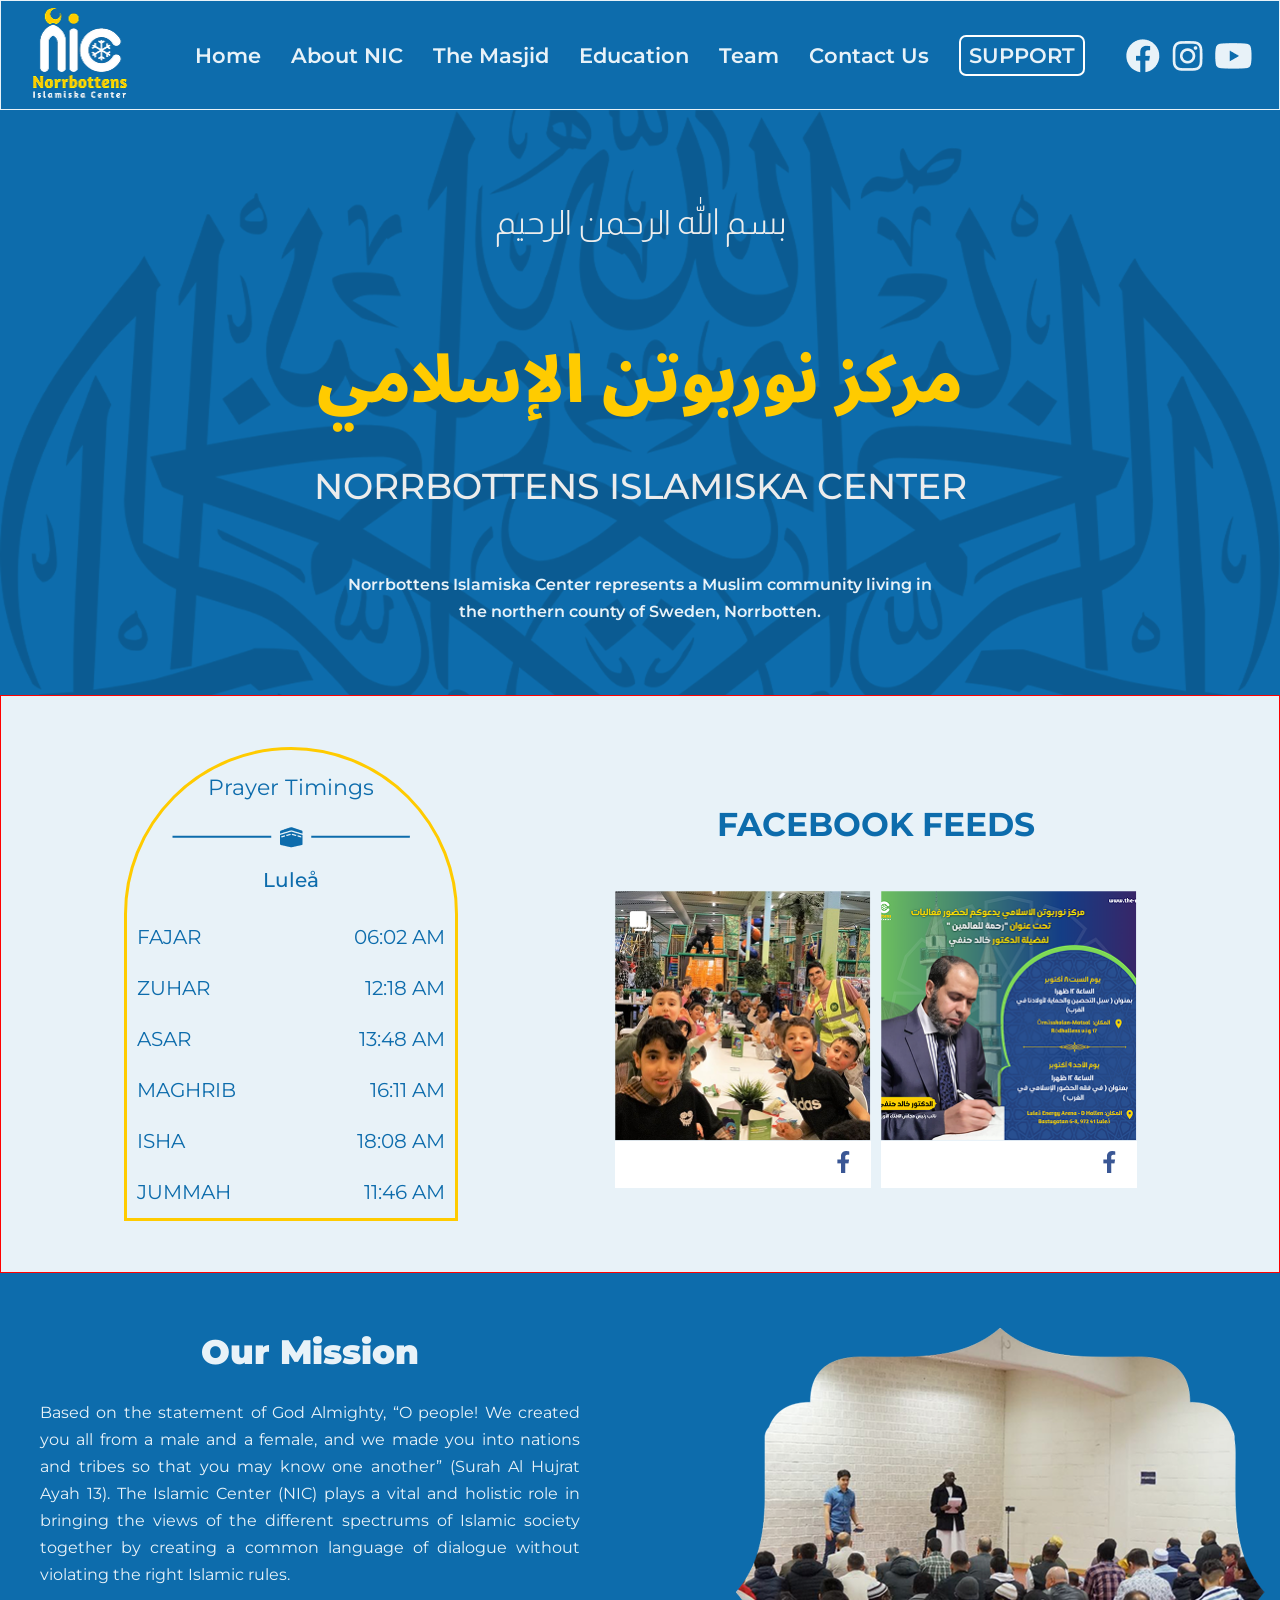
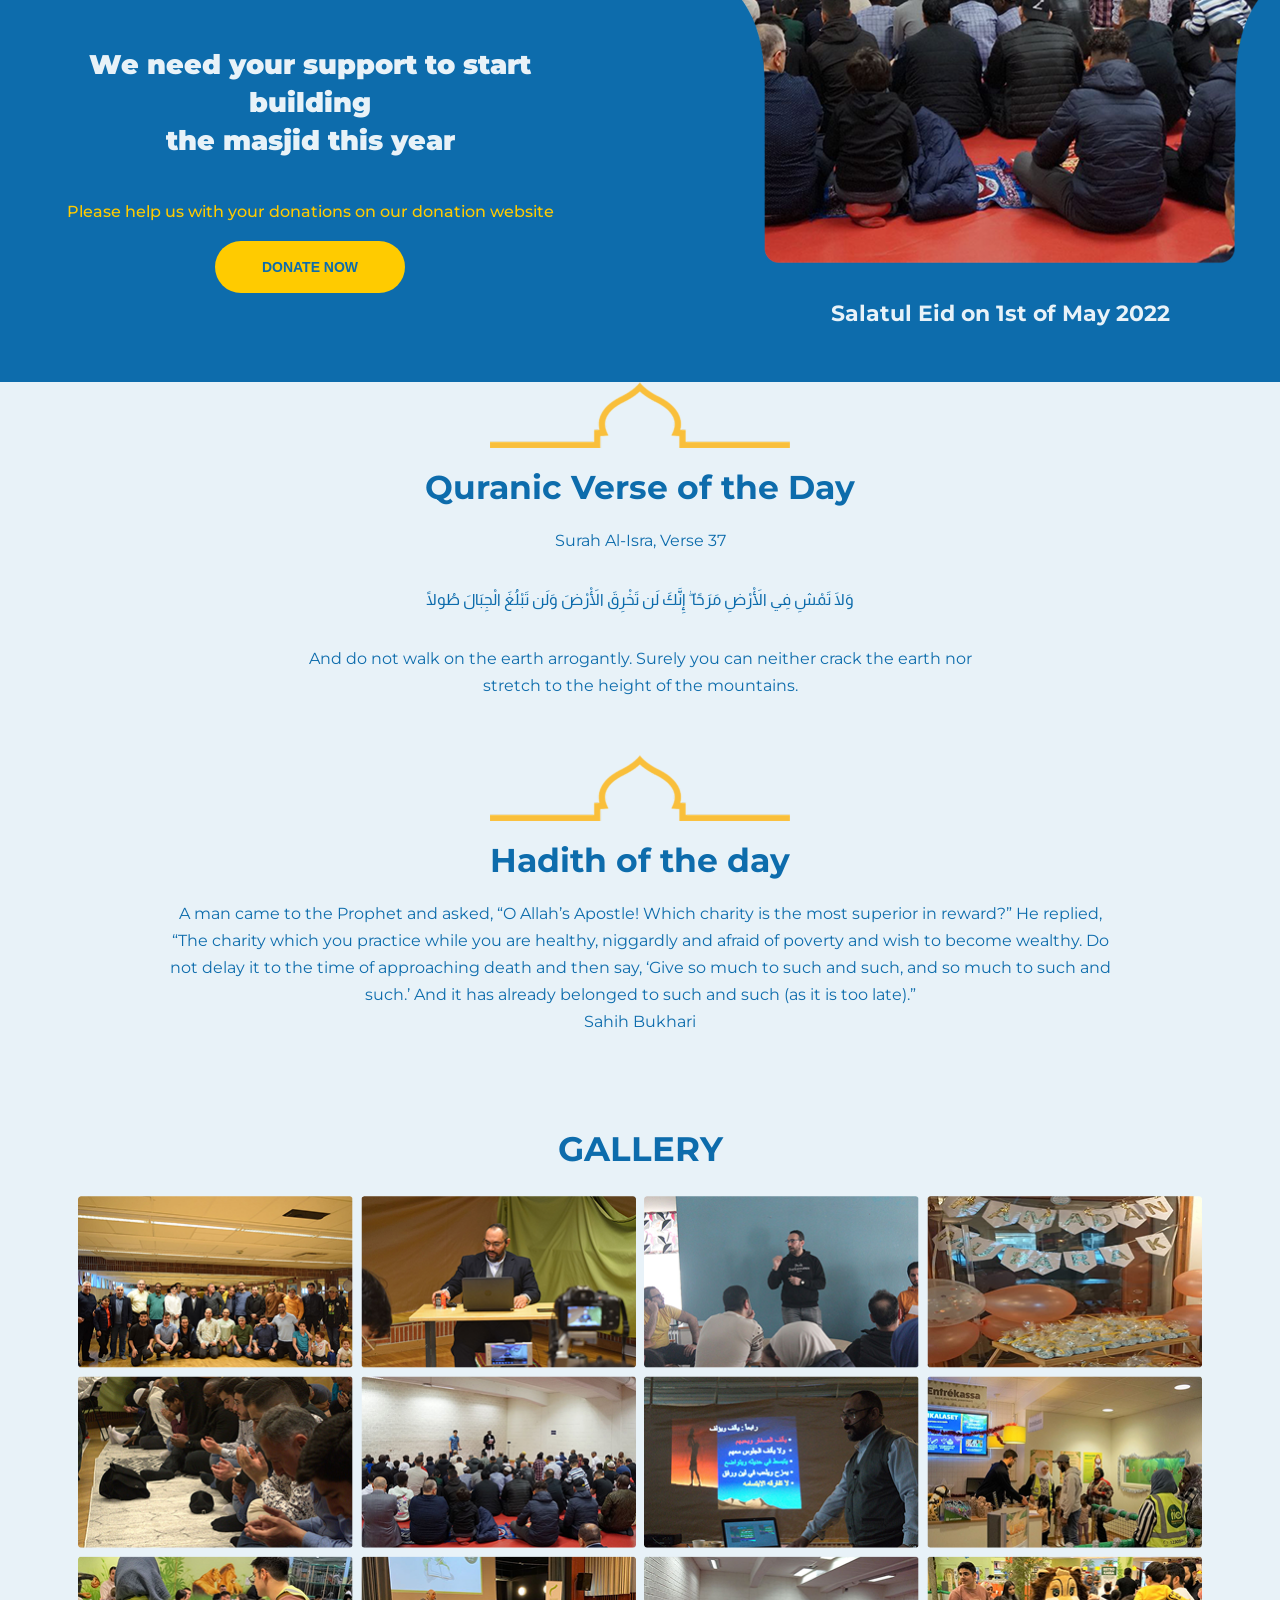
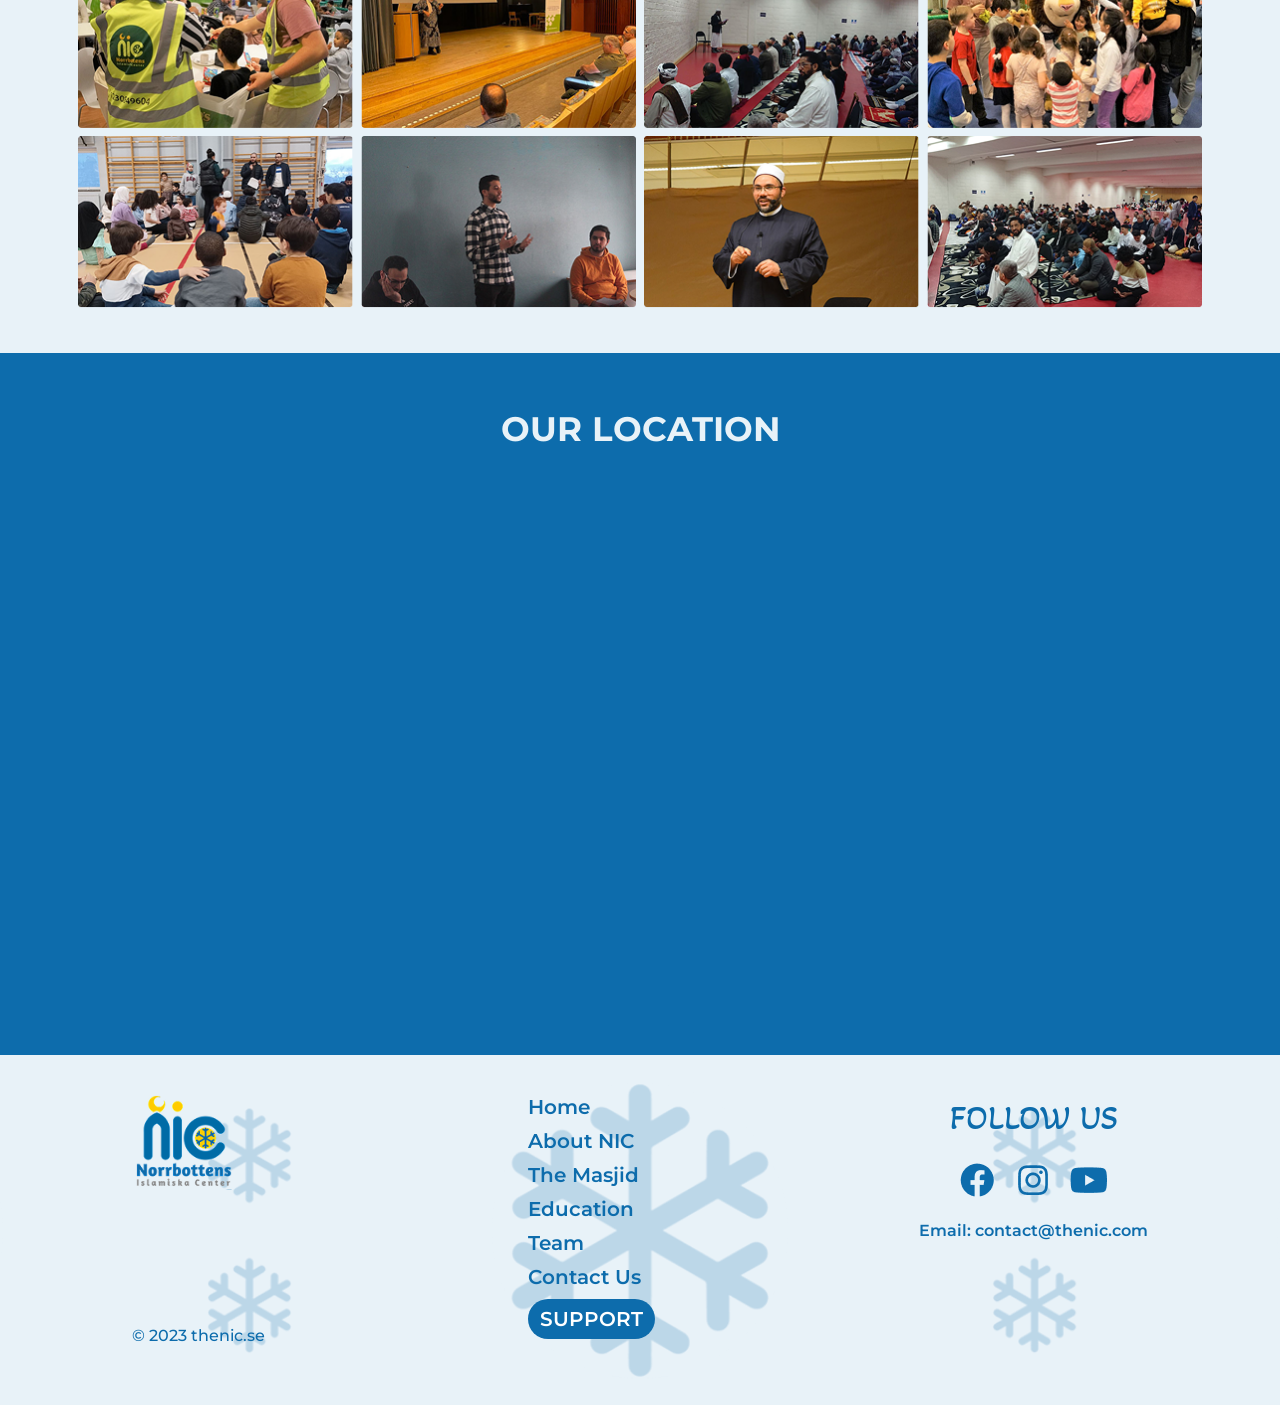
==== index.html @ ba69f8b0 "Add files via upload" ====
<!DOCTYPE html>
<html lang="en">

<head>
  <meta charset="UTF-8" />
  <meta name="viewport" content="width=device-width, initial-scale=1.0" />
  <link rel="stylesheet" href="./style.css" />
<link rel="icon" type="image/x-icon" href="./Assets/footer logo.png">
  <title>NIC Website Home</title>
</head>

<body>
  <div class="navbar">
    <div class="logo">
      <img src="./Assets/logo.png" alt="" />
    </div>

    <div class="nav_menu">
      <a href="./index.html">Home</a>
      <a href="./about.html">About NIC</a>
      <a href="./masjid.html">The Masjid</a>
      <a href="./education.html">Education</a>
      <a href="./team.html">Team</a>
      <a href="./contact.html">Contact Us</a>
      <a class="support" href="./support.html">Support</a>


      <div class="social_icons">
        <img src="./Assets/fb.png" alt="" />
        <img src="./Assets/insta.png" alt="" />
        <img src="./Assets/youtube.png" alt="" />
      </div>
    </div>
  </div>

  <div class="hero_section">
    <div class="hero_content">
      <div class="top">
        <p>بسم الله الرحمن الرحيم</p>
      </div>
      <div class="middle">
        <p>مركز نوربوتن الإسلامي</p>
        <p>Norrbottens Islamiska Center</p>
      </div>
      <div class="bottom">
        <p>
          Norrbottens Islamiska Center represents a Muslim community living in
          <br />
          the northern county of Sweden, Norrbotten.
        </p>
      </div>
    </div>
  </div>

  <!-- <div class="prayer">
      <div class="prayer_timing">
        <p>Prayer Timings</p>
        <img src="./Assets/prayer.png" alt="" />
        <p>Luleå</p>

        <div class="five_prayers">
         <div class="all_prayers">
          <p>fajar</p>
          <p>06:02 Am</p>
         </div>
          <div class="all_prayers">
          <p>fajar</p>
          <p>06:02 Am</p>
         </div>
          <div class="all_prayers">
          <p>fajar</p>
          <p>06:02 Am</p>
         </div>
          <div class="all_prayers">
          <p>fajar</p>
          <p>06:02 Am</p>
         </div>
         
        </div>
      </div>
      <div class="facebook_feeds"></div>
    </div> -->
  <div class="salah_area">
    <div class="prayer_section">
      <div class="prayer_header">
        <p>Prayer Timings</p>
        <img src="./Assets/prayer.png" alt="" />
        <p>Luleå</p>
      </div>
      <div class="prayer_timing">
        <div class="prayer_item">
          <p>fajar</p>
          <p>06:02 Am</p>
        </div>

        <div class="prayer_item">
          <p>Zuhar</p>
          <p>12:18 Am</p>
        </div>

        <div class="prayer_item">
          <p>Asar</p>
          <p>13:48 Am</p>
        </div>

        <div class="prayer_item">
          <p>Maghrib</p>
          <p>16:11 Am</p>
        </div>

        <div class="prayer_item">
          <p>isha</p>
          <p>18:08 Am</p>
        </div>

        <div class="prayer_item">
          <p>Jummah</p>
          <p>11:46 Am</p>
        </div>
      </div>
    </div>

    <div class="facebook_feeds">
      <div class="title">
        <p>facebook feeds</p>
      </div>
      <div class="img_container">
        <div class="img">
          <img src="./Assets/facebook feed 1.png" alt="" />
          <div class="fb">
            <img src="./Assets/facebook.png" alt="" />
          </div>
        </div>
        <div class="img">
          <img src="./Assets/facebbok feed 2.png" alt="" />
          <img src="" alt="" />
          <div class="fb">
            <img src="./Assets/facebook.png" alt="" />
          </div>
        </div>
      </div>
    </div>
  </div>

  <div class="mission">
    <div class="left">
      <div class="top">
        <h1>Our Mission</h1>
        <p class="para_one">
          Based on the statement of God Almighty, “O people! We created you
          all from a male and a female, and we made you into nations and
          tribes so that you may know one another” (Surah Al Hujrat Ayah 13).
          The Islamic Center (NIC) plays a vital and holistic role in bringing
          the views of the different spectrums of Islamic society together by
          creating a common language of dialogue without violating the right
          Islamic rules.
        </p>
      </div>

      <div class="bottom">
        <h2>
          We need your support to start building <br />
          the masjid this year
        </h2>
        <p class="para_two">
          Please help us with your donations on our donation website
        </p>

        <button class="btn">Donate Now</button>
      </div>
    </div>

    <div class="right">
      <img src="./Assets/eid salah.png" alt="" />
      <p id="eid">Salatul Eid on 1st of May 2022</p>
    </div>
  </div>

  <div class="quran_hadith">
    <div class="top">
      <img src="./Assets/masjid shape.png" alt="" />
      <div class="quranic_verse">Quranic Verse of the Day</div>
      <p class="one">Surah Al-Isra, Verse 37</p>
      <p class="two">
        وَلَا تَمْشِ فِي الْأَرْضِ مَرَحًا ۖ إِنَّكَ لَن تَخْرِقَ الْأَرْضَ
        وَلَن تَبْلُغَ الْجِبَالَ طُولًا
      </p>
      <p class="three">
        And do not walk on the earth arrogantly. Surely you can neither crack
        the earth nor stretch to the height of the mountains.
      </p>
    </div>
    <div class="bottom">
      <img src="./Assets/masjid shape.png" alt="" />
      <div class="quranic_verse">Hadith of the day</div>
      <p class="one">
        A man came to the Prophet and asked, “O Allah’s Apostle! Which charity
        is the most superior in reward?” He replied, “The charity which you
        practice while you are healthy, niggardly and afraid of poverty and
        wish to become wealthy. Do not delay it to the time of approaching
        death and then say, ‘Give so much to such and such, and so much to
        such and such.’ And it has already belonged to such and such (as it is
        too late).” <br />
        Sahih Bukhari
      </p>
    </div>
  </div>

  <div class="gallery">
    <h1>GALLERY</h1>
    <div class="gallery_content">
      <div class="box">
        <img src="./Assets/box 1.png" alt="" />
      </div>
      <div class="box">
        <img src="./Assets/box 2.png" alt="" />
      </div>
      <div class="box">
        <img src="./Assets/box 3.png" alt="" />
      </div>
      <div class="box">
        <img src="./Assets/box 4.png" alt="" />
      </div>
      <div class="box">
        <img src="./Assets/box 5.png" alt="" />
      </div>
      <div class="box">
        <img src="./Assets/box 6.png" alt="" />
      </div>
      <div class="box">
        <img src="./Assets/box 7.png" alt="" />
      </div>
      <div class="box">
        <img src="./Assets/box 8.png" alt="" />
      </div>
      <div class="box">
        <img src="./Assets/box 9.png" alt="" />
      </div>
      <div class="box">
        <img src="./Assets/box 10.png" alt="" />
      </div>
      <div class="box">
        <img src="./Assets/box 11.png" alt="" />
      </div>
      <div class="box">
        <img src="./Assets/box 12.png" alt="" />
      </div>
      <div class="box">
        <img src="./Assets/box 13.png" alt="" />
      </div>
      <div class="box">
        <img src="./Assets/box 14.png" alt="" />
      </div>
      <div class="box">
        <img src="./Assets/box 15.png" alt="" />
      </div>
      <div class="box">
        <img src="./Assets/box 16.png" alt="" />
      </div>
    </div>
  </div>

  <div class="location_container">
    <h1>OUR LOCATION</h1>
    <div class="map">
      <iframe
        src="https://www.google.com/maps/embed?pb=!1m10!1m8!1m3!1d26379.838761775147!2d22.243263!3d65.591669!3m2!1i1024!2i768!4f13.1!5e0!3m2!1sen!2sus!4v1756875678623!5m2!1sen!2sus"
        width="100%" height="550" style="border: 0" allowfullscreen="" loading="lazy"
        referrerpolicy="no-referrer-when-downgrade"></iframe>
    </div>
  </div>

  <div class="footer">
    <div class="logo">
      <img src="./Assets/footer logo.png" alt="" />
      <p>© 2023 thenic.se</p>
    </div>

    <div class="footer_menu">


      <a href="./index.html">Home</a>
      <a href="./about.html">About NIC</a>
      <a href="./masjid.html">The Masjid</a>
      <a href="./education.html">Education</a>
      <a href="./team.html">Team</a>
      <a href="./contact.html">Contact Us</a>
      <a class="support" href="./support.html">Support</a>


    </div>

    <div class="social_icons">
      <div class="head">Follow Us</div>
      <div class="img">
        <img src="./Assets/footer fb.png" alt="" />
        <img src="./Assets/footer insta.png" alt="" />
        <img src="./Assets/footer yt.png" alt="" />
      </div>
      <div class="email">Email: contact@thenic.com</div>
    </div>
</body>

</html>
---- style.css ----
@import url("https://fonts.googleapis.com/css2?family=Montserrat:ital,wght@0,100..900;1,100..900&display=swap");
@import url("https://fonts.googleapis.com/css2?family=Almarai:wght@300;400;700;800&family=Montserrat:ital,wght@0,100..900;1,100..900&display=swap");
@import url("https://fonts.googleapis.com/css2?family=Inter:ital,opsz,wght@0,14..32,100..900;1,14..32,100..900&family=Noto+Sans+Arabic:wght@100..900&display=swap");
@import url("https://fonts.googleapis.com/css2?family=Almarai:wght@300;400;700;800&family=Inter:ital,opsz,wght@0,14..32,100..900;1,14..32,100..900&family=Noto+Sans+Arabic:wght@100..900&display=swap");
@import url("https://fonts.googleapis.com/css2?family=Akaya+Telivigala&display=swap");

* {
  /* margin: 0;
  padding: 0; */
  box-sizing: border-box;
  /* border: 1px solid red; */
}

body {
  margin: 0;
  padding: 0;
  font-family: "Montserrat", sans-serif;

  box-sizing: border-box;
}

/* navbar */
/* ************************************************************** */

.navbar {
  display: flex;
  background-color: #0d6cac;
  color: #e8f2f8;
  font-family: "Montserrat", sans-serif;
  height: 110px;
  padding: 17px 27px;
  justify-content: space-between;
  align-items: center;
  border: 1px solid #e8f2f8;
}

.navbar .logo {
  display: flex;
  align-items: center;
}

.navbar .logo:hover {
  cursor: pointer;
}

.navbar .logo img {
  width: 100px;
  height: auto;
}

.navbar .nav_menu {
  display: flex;
  font-weight: 600;
  font-size: 21px;
  line-height: 25px;
  gap: 30px;
}

.navbar .nav_menu a {
  text-decoration: none;
  color: #e8f2f8;
}

.navbar .nav_menu a:active {
  color: #ffcb00;
}

.navbar .nav_menu .support {
  border: 2px solid #ffffff;
  padding: 6px 8px;
  border-radius: 7px;
  text-transform: uppercase;
  /* margin-left: 20px; */
  margin-right: 10px;
  gap: unset;
  cursor: pointer;
}

.navbar .nav_menu .support:hover {
  background-color: #e8f2f8;
  color: #0d6cac;
}

.navbar .nav_menu a {
  display: flex;
  align-items: center;
}

/* .navbar .nav_menu a:nth-child(1) {
  color: #ffcb00;
} */

/* .navbar .nav_menu a:hover {
  cursor: pointer;
  color: #FFCB00;
} */

.navbar .nav_menu .social_icons {
  display: flex;
  align-items: center;
  gap: 10px;
}

.navbar .nav_menu .social_icons img {
  cursor: pointer;
}

/* hero section */
/* *********************************************************** */

.hero_section {
  height: 90vh;
  background-color: #0d6cac;
  background-image: url(./Assets/calligraphy.png);
  background-repeat: no-repeat;
  /* background-position: center; */
  background-size: cover;
  /* display: flex; */
  /* flex-direction: column; */
  /* justify-content: space-around; */
  color: #e8f2f8;
  /* align-items: center; */
  /* gap: 20px; */
}

.hero_content {
  display: flex;
  flex-direction: column;
  justify-content: space-evenly;
  align-items: center;
  height: 100%;
  text-align: center;
  padding: 40px 0;
}

.hero_section .hero_content .top p {
  font-family: "Almarai", sans-serif;
  font-weight: 300;
  font-size: 34px;
  line-height: 47px;
}

.hero_section .hero_content .middle p:nth-child(1) {
  font-family: "Noto Sans Arabic", sans-serif;
  font-size: 64px;
  line-height: 47px;
  color: #ffcb00;
  font-weight: 900;
}

.hero_section .hero_content .middle p:nth-child(2) {
  font-size: 36px;
  font-weight: 500;
  line-height: 35px;
  color: #ececec;
  text-transform: uppercase;
}

.hero_section .hero_content .bottom p {
  font-size: 16px;
  font-weight: 600;
  line-height: 27px;
  color: #e8f2f8;
}

/* salah area */
/* *********************************************************** */

.salah_area {
  border: 1px solid red;
  display: flex;
  /* height: 70vh; */
  background-color: #e8f2f8;
  justify-content: space-around;
  align-items: center;
  padding: 51px 54px;
}

.salah_area .prayer_section {
  border: 3px solid #ffcb00;
  width: 334px;
  height: auto;
  /* height: 438px; */
  border-top-left-radius: 220px;
  border-top-right-radius: 220px;
  align-self: center;
}
.salah_area .prayer_section .prayer_header {
  display: flex;
  flex-direction: column;
  justify-content: center;
  align-items: center;
}

.salah_area .prayer_section .prayer_header p:nth-child(1) {
  font-weight: 400;
  font-size: 22px;
  line-height: 32px;
  color: #0d6cac;
  text-align: center;
}

.salah_area .prayer_section .prayer_header p:nth-child(3) {
  font-weight: 500;
  font-size: 20px;
  color: #0d6cac;
}

.salah_area .prayer_section .prayer_timing .prayer_item {
  display: flex;
  justify-content: space-between;
  align-items: center;
  line-height: 1px;
  padding: 5px 10px;
  text-transform: uppercase;
  font-weight: 400;
  font-size: 20px;
  color: #0d6cac;
}

.facebook_feeds {
  display: flex;
  flex-direction: column; /* Title upar, feeds neeche */
  align-items: center;
  justify-content: center;
  gap: 10px; /* Title aur feeds ke beech gap */
  /* width: 100%; */
  padding: 20px;
}

.facebook_feeds .title {
  display: flex;
  font-weight: 700;
  font-size: 33px;
  color: #0d6cac;
  line-height: 47px;
  text-transform: uppercase;
}

.facebook_feeds .img_container {
  display: flex;
  gap: 10px;
}

.facebook_feeds .img_container .img {
  display: flex;
  width: 256px;
  height: 310px;
  border-radius: 20px;
  flex-direction: column;
  cursor: pointer;
}
.facebook_feeds .img img {
  /* border-radius: 8px; */
}

.facebook_feeds .img .fb {
  background-color: white;
  padding: 10px 20px;
  text-align: right;
}

/* mission area */
/* ********************************************** */

.mission {
  display: flex;
  justify-content: space-between;
  align-items: center;
  background-color: #0d6cac;
  color: #e8f2f8;
  padding: 33px 40px;
}

.mission .left {
  display: flex;
  flex-direction: column;
  align-items: center;
  justify-content: fle;
  width: 45%;
  gap: 20px;
  align-self: baseline;
}

.mission .left .top h1 {
  font-weight: 900;
  font-size: 34px;
  line-height: 47px;
  text-align: center;
}

.mission .left .top p.para_one {
  font-weight: 400;
  font-size: 16px;
  line-height: 27px;
  text-align: justify;
}

.mission .left .bottom {
  display: flex;
  flex-direction: column;
  justify-content: center;
  align-items: center;
}

.mission .left .bottom h2 {
  font-weight: 900;
  font-size: 27px;
  line-height: 38px;
  text-align: center;
}

.mission .left .bottom p.para_two {
  font-weight: 500;
  font-size: 16px;
  line-height: 27px;
  color: #ffcb00;
  text-align: center;
}

.mission .left .bottom button.btn {
  display: flex;
  justify-content: center;
  align-items: center;
  text-transform: uppercase;
  border-radius: 30px;
  padding: 17px 42px;
  background-color: #ffcb00;
  border: none;
  color: #0d6cac;
  font-weight: 700;
  font-size: 14px;
  line-height: 18px;
  width: 190px;
  cursor: pointer;
}

.mission .left .bottom button.btn:hover {
  color: #ffcb00;
  background-color: #0d6cac;
  border: 1px solid #4eadec;
}

.mission .right {
  display: flex;
  flex-direction: column;
  justify-content: center;
  align-items: center;
  font-weight: 700;
  font-size: 22px;
  line-height: 27px;
  cursor: pointer;
}

/* quran hadith */
/* ********************************************** */

.quran_hadith {
  display: flex;
  flex-direction: column;
  align-items: center;
  justify-content: center;
  background-color: #e8f2f8;
  color: #0d6cac;
  gap: 40px;
}

.quran_hadith .top {
  display: flex;
  flex-direction: column;
  justify-content: center;
  align-items: center;
  width: 55%;
}

.quran_hadith .top .quranic_verse,
.quran_hadith .bottom .quranic_verse {
  font-weight: 700;
  font-size: 33px;
  line-height: 47px;
  margin-top: 15px;
}

.quran_hadith .top p.one {
  font-weight: 400;
  font-size: 16px;
  line-height: 27px;
  text-align: center;
}

.quran_hadith .top p.two {
  font-weight: 700;
  font-size: 16px;
  line-height: 27px;
  font-family: "Almarai", sans-serif;
}

.quran_hadith .top p.two {
  font-weight: 400;
  font-size: 16px;
  line-height: 27px;
}

.quran_hadith .top p.three {
  font-weight: 400;
  font-size: 16px;
  line-height: 27px;
  text-align: center;
}

.quran_hadith .bottom {
  display: flex;
  flex-direction: column;
  justify-content: center;
  align-items: center;
  width: 75%;
}

.quran_hadith .bottom p.one {
  font-weight: 400;
  font-size: 16px;
  line-height: 27px;
  text-align: center;
}

/* Gallery */
/* ********************************************************** */
.gallery {
  padding: 45px 60px;
  background-color: #e8f2f8;
}

.gallery h1 {
  font-weight: 700;
  font-size: 34px;
  line-height: 47px;
  margin-top: 30px;
  color: #0d6cac;
  text-align: center;
}

.gallery .gallery_content {
  display: flex;
  flex-wrap: wrap;
  justify-content: center;
  align-items: center;
  gap: 8px;
}

.gallery .gallery_content .box {
  width: 275px;
  height: 172px;
  border-radius: 3px;
  cursor: pointer;
}

.gallery .gallery_content .box img {
  border-radius: 3px;
  object-fit: cover;
  width: 100%;
  height: 100%;
}

/* Location */
/* ********************************************* */

.location_container {
  padding: 30px 150px;
  background-color: #0d6cac;
}

.location_container h1 {
  font-weight: 700;
  font-size: 34px;
  line-height: 47px;
  color: #e8f2f8;
  text-align: center;
}

.location_container .map {
  display: flex;
  justify-content: center;
}

/* footer */
/* ************************************************* */

.footer {
  display: flex;
  padding: 40px 0;
  justify-content: space-around;

  background-image: url(./Assets/footer\ background.png);
  background-position: center;
  background-repeat: no-repeat;
  background-size: cover;
  background-color: #e8f2f8;
  height: 350px;
  color: #0d6cac;
}

.footer .logo {
  display: flex;
  align-items: flex-start;
  flex-direction: column;
  justify-content: space-between;
  height: 100%;
}

.footer .logo p {
  font-weight: 500;
  font-size: 16px;
  line-height: 27px;
  cursor: pointer;
}

.footer .logo img {
  width: 100px;
  height: auto;
  cursor: pointer;
}

.footer .footer_menu {
  display: flex;
  flex-direction: column;
  font-weight: 600;
  font-size: 20px;
  line-height: 24px;
  gap: 10px;
  align-items: flex-start;
}

.footer .footer_menu a {
  text-decoration: none;
  color: #0d6cac;
}

.footer .footer_menu a:active {
  color: #ffcb00;
}

.footer .footer_menu .support {
  padding: 8px 12px;
  border-radius: 30px;
  text-transform: uppercase;
  /* margin-left: 20px; */
  /* margin-right: 10px; */
  /* gap: unset; */
  cursor: pointer;
  background-color: #0d6cac;
  color: #ffffff;
}

.footer .footer_menu .support:hover {
  background-color: #ffffff;
  color: #0d6cac;
}

.footer .footer_menu .footer_items:hover {
  cursor: pointer;
}

.footer .social_icons {
  display: flex;
  align-items: center;
  flex-direction: column;
  /* justify-content: start; */
  gap: 20px;
}

.footer .social_icons .head {
  font-family: "Akaya Telivigala", system-ui;
  font-weight: 400;
  font-size: 34px;
  line-height: 47px;
  text-transform: uppercase;
}

.footer .social_icons .img {
  display: flex;
  align-items: center;
  justify-content: start;
  gap: 20px;
}

.footer .social_icons .img img:hover {
  cursor: pointer;
}

.footer .social_icons .email {
  font-weight: 600;
  font-size: 16px;
  line-height: 27px;
  cursor: pointer;
}

.footer .social_icons .email:hover {
  color: #ffcb00;
}

/* About Page */

/* hero section */
/* ********************************************** */

.hero_section {
  height: 65vh;
  background-color: #0d6cac;
  background-image: url(./Assets/calligraphy.png);
  background-repeat: no-repeat;
  /* background-position: center; */
  background-size: cover;
  /* display: flex; */
  /* flex-direction: column; */
  /* justify-content: space-around; */
  color: #e8f2f8;
  /* align-items: center; */
  /* gap: 20px; */
}

.hero_content {
  display: flex;
  flex-direction: column;
  justify-content: space-evenly;
  align-items: center;
  height: 100%;
  text-align: center;
  padding: 40px 0;
}

.hero_section .hero_content p {
  font-weight: 700;
  font-size: 56px;
  line-height: 78px;
  color: #ececec;
}

.about_page .about_content,
.education_page .about_content {
  display: flex;
  flex-direction: column;
  gap: 150px;
  background-color: #0d6cac;
  /* align-items: center; */
  color: #e8f2f8;
  padding: 60px 100px;
}

.about_page .about_content .left,
.right {
  width: 40%;
}

.about_page .about_content .about,
.vision,
.goals,
.facilities {
  display: flex;
  gap: 80px;
  justify-content: center;
  align-items: center;
}

.about_page .about_content .about .left {
  display: flex;
  flex-direction: column;
}

.about_page .about_content .about .left h1 {
  font-weight: 700;
  font-size: 34px;
  line-height: 47px;
  text-align: center;
}

.about_page .about_content .about .left p {
  font-weight: 400;
  font-size: 16px;
  line-height: 27px;
}

.about_page .about_content .about .right {
  display: flex;
  justify-content: center;
}

.about_page .about_content .vision .left {
  display: flex;
  justify-content: center;
}

.about_page .about_content .vision .right {
  display: flex;
  flex-direction: column;
}

.about_page .about_content .vision .right h1 {
  font-weight: 700;
  font-size: 34px;
  line-height: 47px;
  text-align: center;
}

.about_page .about_content .vision .right p {
  font-weight: 400;
  font-size: 16px;
  line-height: 27px;
}

.about_page .about_content .goals .left {
  display: flex;
  flex-direction: column;
}

.about_page .about_content .goals .left h1 {
  font-weight: 700;
  font-size: 34px;
  line-height: 47px;
  text-align: center;
}

.about_page .about_content .goals .left p {
  font-weight: 400;
  font-size: 16px;
  line-height: 27px;
}

.about_page .about_content .goals .left ul {
  list-style: none;
}

.about_page .about_content .goals .right {
  display: flex;
  justify-content: center;
}

.about_page .about_content .facilities h1 {
  font-weight: 700;
  font-size: 34px;
  line-height: 47px;
  text-align: center;
}


.about_page img{
  cursor: pointer;
}

.about_page .about_content .facilities .fac_img {
  display: flex;
  justify-content: center;
}

.about_page .about_content .facilities .left {
  visibility: hidden;
}

/* Masjid Page */
/* *********************************************** */

.masjid_page .main_content {
  background-color: #0d6cac;
  gap: 150px;
  color: #e8f2f8;
  padding: 60px 100px;
  display: flex;
  flex-direction: column;
}

.masjid_page .main_content .left,
.right {
  width: 40%;
}

.masjid_page .main_content .geographical,
.masjid_page .main_content .current {
  display: flex;
  gap: 80px;
  justify-content: center;
  align-items: center;
}

/* **************** */

.masjid_page .main_content .left {
  display: flex;
  flex-direction: column;
}

.masjid_page .main_content .left h1 {
  font-weight: 700;
  font-size: 34px;
  line-height: 47px;
  /* text-align: center; */
}

.masjid_page .main_content .left p {
  font-weight: 400;
  font-size: 16px;
  line-height: 27px;
}

.masjid_page .main_content .right {
  display: flex;
  justify-content: center;
}

.masjid_page .main_content .gate {
  display: flex;
  gap: 20px;
  justify-content: center;
  align-items: center;
  padding: 0 50px;
}

.masjid_page img{
  cursor: pointer;
}

.masjid_page .main_content .gate .right p {
  font-weight: 600;
  font-size: 20px;
  line-height: 27px;
  color: #e8f2f8;
}

.masjid_page .main_content .current_progress {
  display: flex;
  flex-direction: column;
  justify-content: center;
  align-items: center;
  padding: 0 50px;
}

.masjid_page .main_content .current_progress h1 {
  font-weight: 700;
  font-size: 34px;
  line-height: 47px;
}

.masjid_page .main_content .current_progress p {
  font-weight: 400;
  font-size: 16px;
  line-height: 27px;
  text-align: center;
}

.donate {
  display: flex;
  flex-direction: column;
  gap: 20px;
  justify-content: center;
  align-items: center;
}

.donate .top h1 {
  font-weight: 900;
  font-size: 40px;
  line-height: 56px;
  text-align: center;
}

.donate .middle {
  display: flex;
  justify-content: center;
  align-items: center;
}

.donate .middle p {
  font-weight: 500;
  font-size: 23px;
  line-height: 27px;
  text-align: center;
  width: 50%;
}

.donate .bottom {
  display: flex;
  flex-direction: column;
  justify-content: center;
  align-items: center;
  gap: 30px;
}

.dollar {
  display: flex;
  /* width: 100%; */
  justify-content: space-between;
  align-items: flex-start;
}

.dollar .left,
.dollar .right {
  display: flex;
  gap: 10px;

  align-items: center;
  flex-direction: column;
}

.donate .bottom .dollar .left h1,
.donate .bottom .dollar .right h1 {
  font-weight: 600;
  font-size: 41px;
  line-height: 50px;
  color: #ffcb00;
}

.dollar .left h1,
.dollar .left p,
.dollar .right h1,
.dollar .right p {
  margin: 0; /* default margin remove */
  padding: 0;
}

.donate .bottom .dollar .left p,
.donate .bottom .dollar .right p {
  font-weight: 600;
  font-size: 20px;
  line-height: 25px;
  color: #e8f2f8;
}

.donate .bottom .bar {
  width: 840px;
  height: 28px;
  border-radius: 18px;
  background-color: #e8f2f8;
  margin: auto;
}

.donate .bottom .btn {
  display: flex;
  justify-content: center;
  align-items: center;

  width: 190px;
  height: 52px;
}

.donate .bottom .btn button {
  background-color: #0d6cac;
  color: #ffcb00;
  border: 2px solid #ffcb00;
  padding: 17px 42px;
  border-radius: 30px;
  cursor: pointer;
}

.donate .bottom .btn button:hover {
  background-color: #ffcb00;
  color: #0d6cac;
}

/* Education Page */
/* ********************************** */

.education_page .about_content .left,
.right {
  width: 40%;
}
.education_page .about_content .one,
.education_page .about_content .two,
.education_page .about_content .three,
.education_page .about_content .four {
  display: flex;
  gap: 80px;
  justify-content: center;
  align-items: center;
}

.education_page img{
  cursor: pointer;
}


.education_page .about_content .one .left {
  display: flex;
  flex-direction: column;
}
.education_page .about_content .one .left p {
  font-weight: 400;
  font-size: 16px;
  line-height: 27px;
}
.education_page .about_content .one .right {
  display: flex;
  justify-content: center;
}
.education_page .about_content .two .left {
  display: flex;
  justify-content: center;
}
.education_page .about_content .two .right {
  display: flex;
  flex-direction: column;
}
.education_page .about_content .two .right h1 {
  font-weight: 700;
  font-size: 34px;
  line-height: 47px;
  text-transform: uppercase;
}
.education_page .about_content .two .right p {
  font-weight: 400;
  font-size: 16px;
  line-height: 27px;
}
.education_page .about_content .three .left h2 {
  font-style: italic;
  font-weight: 800;
  font-size: 34px;
  line-height: 47px;
  color: #ffcb00;
}
.education_page .about_content .three .left p {
  font-weight: 500;
  font-size: 19px;
  line-height: 27px;
}

.education_page .school {
  display: flex;
  justify-content: space-between;
  gap: 30px;
  padding: 60px 45px;
}

.education_page .school .arabic,
.education_page .school .non_arabic {
  display: flex;
  flex-direction: column;
  gap: 40px;
  width: 50%;
}

.education_page .school .arabic .one,
.education_page .school .arabic .two,
.education_page .school .arabic .three,
.education_page .school .arabic .four {
  display: flex;
  flex-direction: column;
  gap: 10px;
  align-items: flex-start;
}

.education_page .school h3,
.education_page .school p {
  margin: 0; /* default margin hat gaya */
  padding: 0;
}

.education_page .school .non_arabic .one,
.education_page .school .non_arabic .two,
.education_page .school .non_arabic .three,
.education_page .school .non_arabic .four {
  display: flex;
  flex-direction: column;
  gap: 0px;
  align-items: flex-start;
}

.education_page .school .arabic .head,
.education_page .school .non_arabic .head {
  /* width: 50%; */
  background-color: #feb458;
  color: #ffffff;
  height: 55px;
  padding: 13px 51px;
  border-radius: 20px;
  font-weight: 700;
  font-size: 24px;
  line-height: 29px;
  display: flex;
  flex-wrap: wrap;
  text-align: center;
}

.education_page .school h3 {
  font-weight: 700;
  font-size: 16px;
  line-height: 19px;
  color: #e8f2f8;
}
.education_page .school p {
  font-weight: 400;
  font-size: 16px;
  line-height: 27px;
}

.education_page .school .non_arabic ul {
  list-style-type: decimal;
  margin: 0; /* default margin remove */
  padding-left: 0;
  list-style-position: inside;
}

/* Team Page */
/* ************************************* */

.team_content {
    display: flex
;
    padding: 60px 140px;
    background-color: #0d6cac;
    flex-direction: column;
    gap: 75px;
}

.team_content .para {
  font-weight: 600;
  font-size: 20px;
  line-height: 27px;
  color: #e8f2f8;
  display: flex;
  flex-direction: column;
}

/* The Waqf */
/* ******************** */

.team_content .the_waqf {
    display: flex
;
    flex-direction: column;
    gap: 70px;
    align-items: center;
    justify-content: center;
}

.team_content img{
  cursor: pointer;
}

.team_content .the_waqf .top,
.team_content .waqf_member .top {
  font-weight: 700;
  font-size: 34px;
  line-height: 47px;
  color: #ffcb00;
  text-align: center;
}

.team_content .the_waqf .bottom {
  display: flex;
  justify-content: center;
  align-items: center;
  gap: 50px;
}

.team_content .the_waqf .bottom .bottom_items {
  width: 200px;
  display: flex;
  flex-direction: column;
}

/* .team_content .the_waqf .bottom .left,
.team_content .the_waqf .bottom .right {
  display: flex;
  width: 200px;
  flex-direction: column;
  align-items: center; 
  justify-content: center;
  gap: 20px; 
} */

.team_content .the_waqf .bottom p {
  text-align: center;
  margin: 0;
  padding: 0;
}

.team_content .the_waqf .bottom img {
  object-fit: cover;
}

.team_content .the_waqf .bottom .p_one {
  font-weight: 600;
  font-size: 24px;
  line-height: 27px;
  color: #e8f2f8;
}

.team_content .the_waqf .bottom .p_two {
  font-weight: 600;
  font-size: 24px;
  line-height: 27px;
  color: #ffcb00;
}

.team_content .the_waqf .bottom .para {
  display: flex;
  gap: 10px;
}

/* waqf_members */
/* ********************************** */

.team_content .waqf_member {
  display: flex;
  flex-direction: column;
  gap: 50px;
  align-items: center;
  justify-content: center;
}

.team_content .waqf_member .bottom {
  display: flex;
  justify-content: center;
  align-items: flex-start;
  flex-direction: row;
  flex-wrap: wrap;
  gap: 50px;
}

.team_content .waqf_member .bottom .bottom_items {
  width: 180px;
  display: flex;
  flex-direction: column;
}

.team_content .waqf_member .bottom .bottom_items .para {
  display: flex;
  justify-content: center;
  align-items: center;
  font-weight: 600;
  font-size: 20px;
  line-height: 27px;
  color: #e8f2f8;
  text-align: center;
}

/* .team_content .waqf_member .bottom .bottom_items .top{
  display: flex;
  align-items: flex-start;
  justify-content: center;
}

.team_content .waqf_member .bottom .bottom_items .bottom{
  display: flex;
  align-items: flex-start;
  justify-content: center; */

/* The Board */
/* ************************************ */

.team_content .the_board {
  display: flex;
  flex-direction: column;
  gap: 50px;
  align-items: center;
  justify-content: center;
}

.team_content .the_board .one {
  display: flex;
  justify-content: center;
  align-items: flex-start;
  flex-direction: row;
  flex-wrap: wrap;
  gap: 50px;
}

.team_content .the_board .bottom .bottom_items {
  /* width: auto; */
  display: flex;
  flex-direction: column;
  justify-content: center;
  align-items: center;
}

.team_content .the_board .bottom {
  display: flex;
  gap: 80px 125px;
}

.team_content .the_board .bottom .bottom_items .para {
  display: flex;
  justify-content: center;
  align-items: center;
  font-weight: 600;
  font-size: 20px;
  line-height: 27px;
  color: #e8f2f8;
  text-align: center;
  gap: 10px;
}

.team_content .the_board .bottom .bottom_items .para p {
  margin: 0;
  padding: 0;
}

.team_content .the_board .bottom .bottom_items .bottom {
  display: flex;
  gap: 20px;
}

.team_content .the_board .bottom .bottom_items .p_two {
  font-weight: 600;
  font-size: 20px;
  line-height: 25px;
  color: #ffcb00;
  white-space: nowrap; /* 👈 wrap hone se rok dega */
}

/* bottom two */

.team_content .the_board .two {
    display: flex
;
    justify-content: center;
    align-items: flex-start;
    flex-direction: row;
    flex-wrap: wrap;
    gap: 108px;
}

/* bottom three */

.team_content .the_board .three {
  display: flex;
  justify-content: center;
  align-items: flex-start;
  flex-direction: row;
  flex-wrap: wrap;
  gap: 105px;
}

/* Contact Us page */
/* ************************************ */

.form_section{
  padding: 80px 320px;
  background-color: #0D6CAC;
  display: flex;
  flex-direction: column;
  align-items: center;
  gap: 30px;
}

.form_section p{
font-weight: 400;
font-size: 19px;
line-height: 27px;
color: #E8F2F8;
text-align: center;
}

.form_section form{
border: 2px solid #FFCB00;
width: 78%;
border-radius: 10px;
    padding: 47px 32px;
display: flex;
flex-direction: column;
/* align-items: center; */
gap: 25px;

}

.form_section form input{
width: 100%;
background-color: #FAFAFA;
border: none;
}

.form_section form input::placeholder{
font-weight: 400;
font-size: 16px;
line-height: 19px;
color: #757575;
  font-family: "Montserrat", sans-serif;
}

.form_section form .input_main{
height: 45px;
padding: 10px;
}

.form_section form .input_sec{
height: 100px;
}

.form_section form button{
width: 196px;
height: 48px;
font-weight: 700;
font-size: 14px;
line-height: 18px;
color: #FFFFFF;
background-color: unset;
border: none;
cursor: pointer;
}

.form_section form button:hover{
background-color: white;
color: #FFCB00;
}
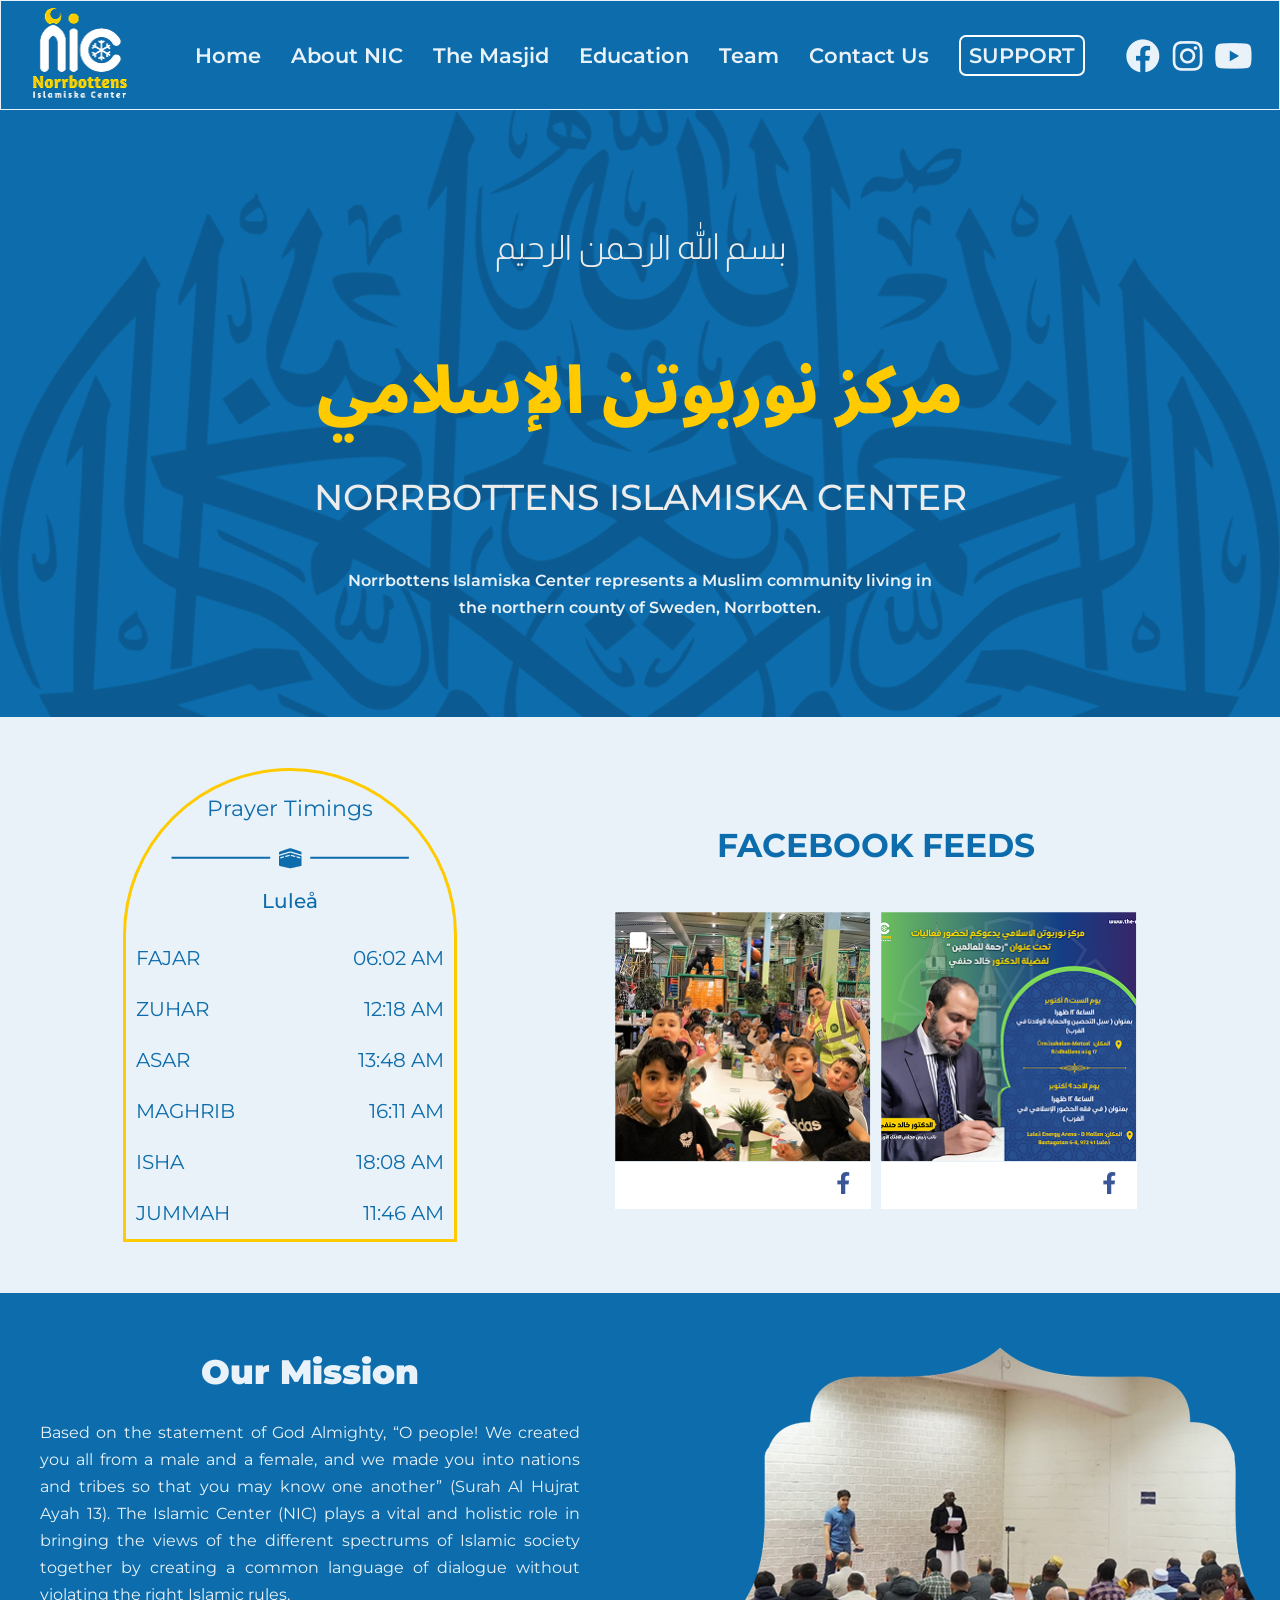
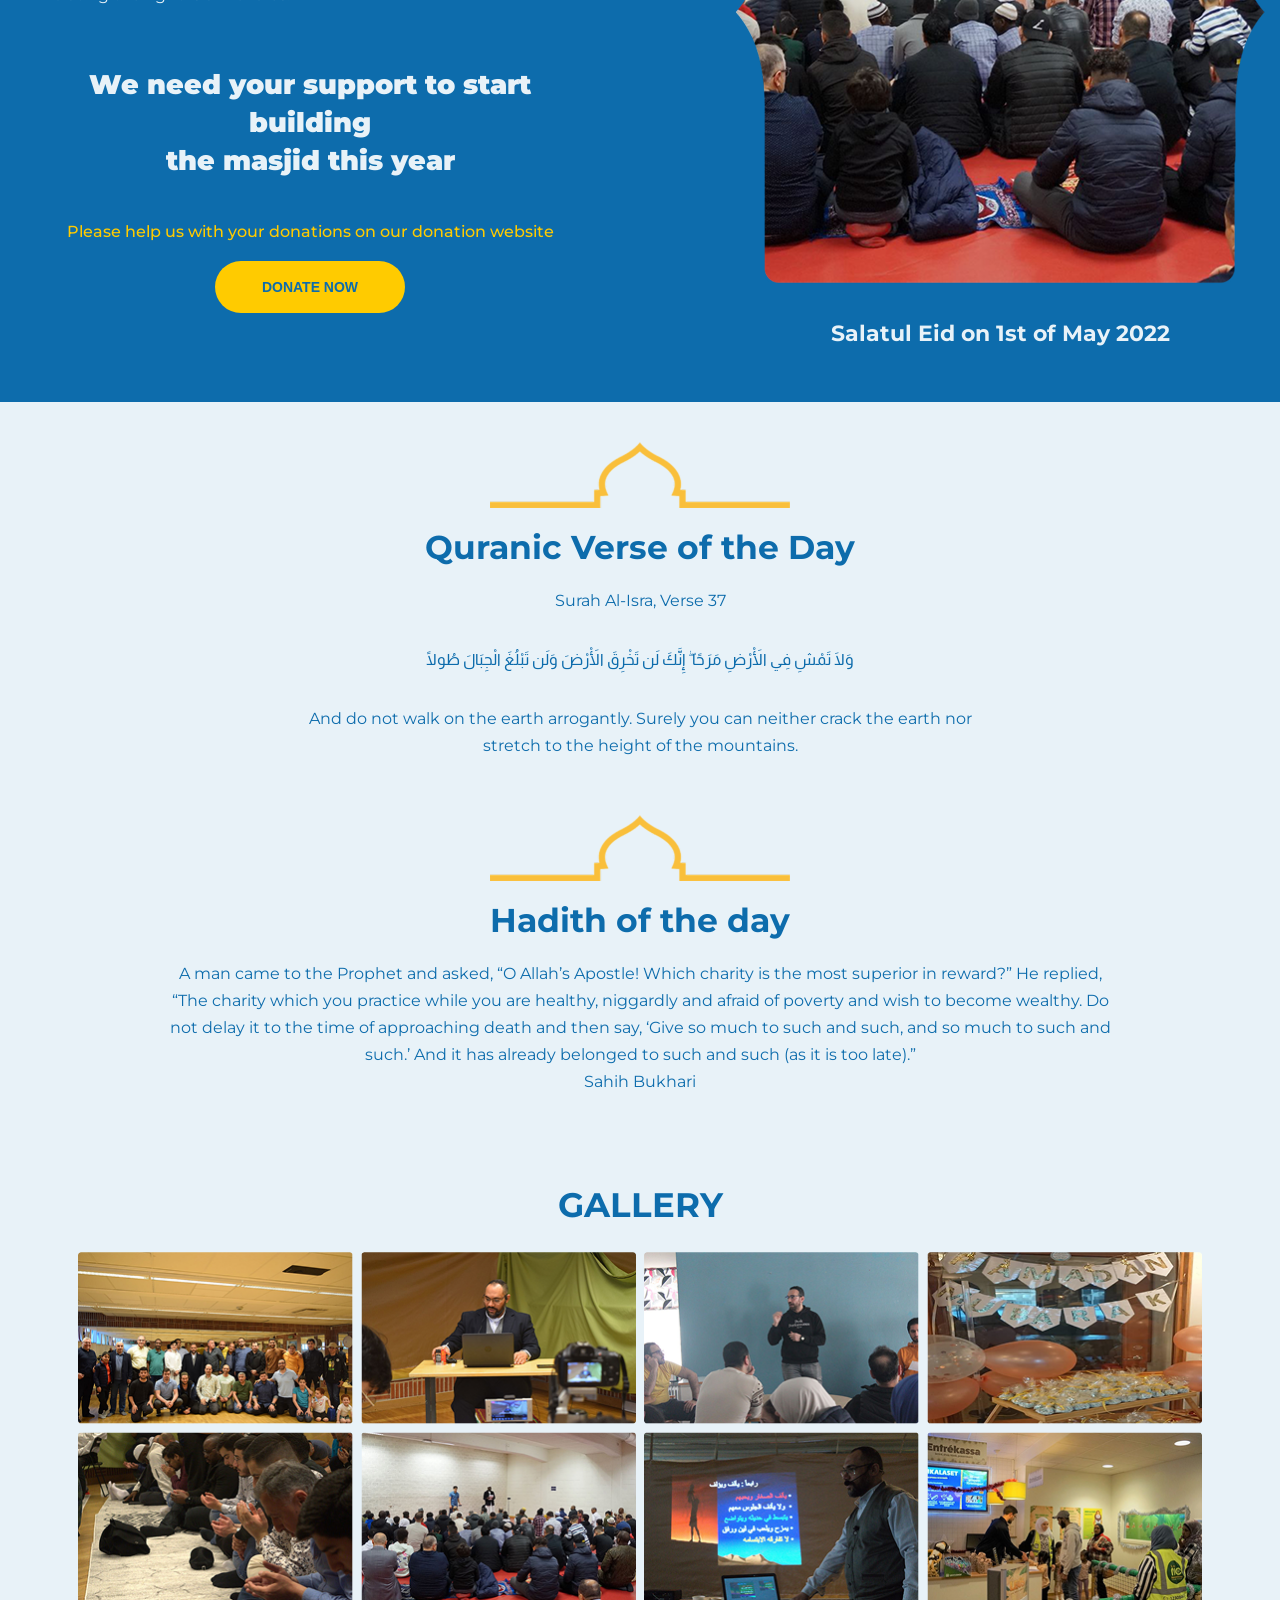
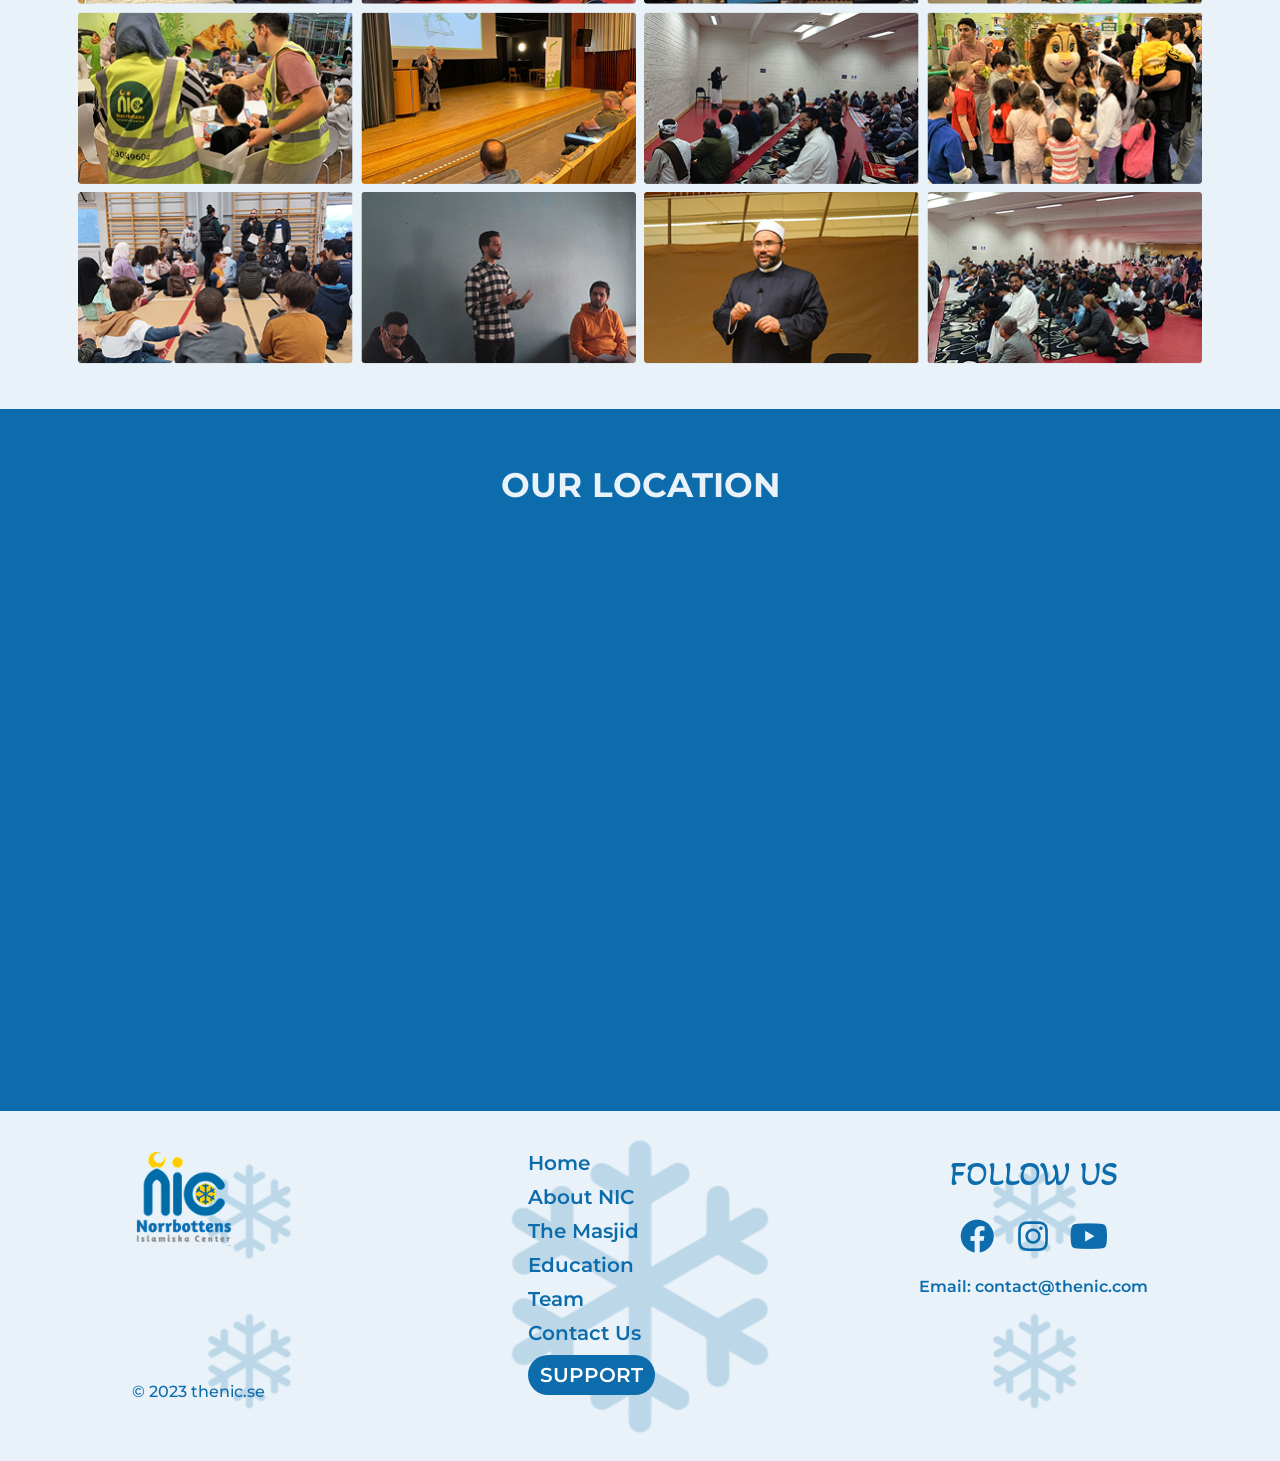
==== commit f9a73977: "Update index.html" ====
--- a/index.html
+++ b/index.html
@@ -301,4 +301,5 @@
     </div>
 </body>
 
-</html>+
+</html>
--- a/style.css
+++ b/style.css
@@ -8,7 +8,6 @@
   /* margin: 0;
   padding: 0; */
   box-sizing: border-box;
-  /* border: 1px solid red; */
 }
 
 body {
@@ -109,7 +108,7 @@
 /* *********************************************************** */
 
 .hero_section {
-  height: 90vh;
+  /* height: 90vh; */
   background-color: #0d6cac;
   background-image: url(./Assets/calligraphy.png);
   background-repeat: no-repeat;
@@ -130,7 +129,7 @@
   align-items: center;
   height: 100%;
   text-align: center;
-  padding: 40px 0;
+  padding: 80px 0;
 }
 
 .hero_section .hero_content .top p {
@@ -167,7 +166,7 @@
 /* *********************************************************** */
 
 .salah_area {
-  border: 1px solid red;
+  /* border: 1px solid red; */
   display: flex;
   /* height: 70vh; */
   background-color: #e8f2f8;
@@ -363,6 +362,7 @@
   background-color: #e8f2f8;
   color: #0d6cac;
   gap: 40px;
+  padding: 40px 0px;
 }
 
 .quran_hadith .top {
@@ -426,7 +426,7 @@
 /* Gallery */
 /* ********************************************************** */
 .gallery {
-  padding: 45px 60px;
+  padding: 1px 60px 45px 60px;
   background-color: #e8f2f8;
 }
 
@@ -604,7 +604,7 @@
 /* ********************************************** */
 
 .hero_section {
-  height: 65vh;
+  /* height: 65vh; */
   background-color: #0d6cac;
   background-image: url(./Assets/calligraphy.png);
   background-repeat: no-repeat;
@@ -618,7 +618,7 @@
   /* gap: 20px; */
 }
 
-.hero_content {
+/* .hero_content {
   display: flex;
   flex-direction: column;
   justify-content: space-evenly;
@@ -626,7 +626,7 @@
   height: 100%;
   text-align: center;
   padding: 40px 0;
-}
+} */
 
 .hero_section .hero_content p {
   font-weight: 700;
@@ -741,8 +741,7 @@
   text-align: center;
 }
 
-
-.about_page img{
+.about_page img {
   cursor: pointer;
 }
 
@@ -813,7 +812,7 @@
   padding: 0 50px;
 }
 
-.masjid_page img{
+.masjid_page img {
   cursor: pointer;
 }
 
@@ -904,6 +903,12 @@
   font-size: 41px;
   line-height: 50px;
   color: #ffcb00;
+  border-right: 3px solid #ffcb00; /* cursor effect */
+  white-space: nowrap;
+  overflow: hidden;
+  display: inline-block;
+
+  margin: 5px 0;
 }
 
 .dollar .left h1,
@@ -920,7 +925,10 @@
   font-size: 20px;
   line-height: 25px;
   color: #e8f2f8;
-}
+  width: 100%;
+  text-align: center;
+width: 223px;
+  }
 
 .donate .bottom .bar {
   width: 840px;
@@ -928,6 +936,13 @@
   border-radius: 18px;
   background-color: #e8f2f8;
   margin: auto;
+  overflow: hidden;
+}
+
+.fill {
+  width: 0%;
+  height: 100%;
+  background: #ffcb00; /* same as h1 color */
 }
 
 .donate .bottom .btn {
@@ -970,10 +985,9 @@
   align-items: center;
 }
 
-.education_page img{
-  cursor: pointer;
-}
-
+.education_page img {
+  cursor: pointer;
+}
 
 .education_page .about_content .one .left {
   display: flex;
@@ -1100,12 +1114,11 @@
 /* ************************************* */
 
 .team_content {
-    display: flex
-;
-    padding: 60px 140px;
-    background-color: #0d6cac;
-    flex-direction: column;
-    gap: 75px;
+  display: flex;
+  padding: 60px 140px;
+  background-color: #0d6cac;
+  flex-direction: column;
+  gap: 75px;
 }
 
 .team_content .para {
@@ -1121,15 +1134,14 @@
 /* ******************** */
 
 .team_content .the_waqf {
-    display: flex
-;
-    flex-direction: column;
-    gap: 70px;
-    align-items: center;
-    justify-content: center;
-}
-
-.team_content img{
+  display: flex;
+  flex-direction: column;
+  gap: 70px;
+  align-items: center;
+  justify-content: center;
+}
+
+.team_content img {
   cursor: pointer;
 }
 
@@ -1308,13 +1320,12 @@
 /* bottom two */
 
 .team_content .the_board .two {
-    display: flex
-;
-    justify-content: center;
-    align-items: flex-start;
-    flex-direction: row;
-    flex-wrap: wrap;
-    gap: 108px;
+  display: flex;
+  justify-content: center;
+  align-items: flex-start;
+  flex-direction: row;
+  flex-wrap: wrap;
+  gap: 108px;
 }
 
 /* bottom three */
@@ -1331,71 +1342,75 @@
 /* Contact Us page */
 /* ************************************ */
 
-.form_section{
+.form_section {
   padding: 80px 320px;
-  background-color: #0D6CAC;
+  background-color: #0d6cac;
   display: flex;
   flex-direction: column;
   align-items: center;
   gap: 30px;
 }
 
-.form_section p{
-font-weight: 400;
-font-size: 19px;
-line-height: 27px;
-color: #E8F2F8;
-text-align: center;
-}
-
-.form_section form{
-border: 2px solid #FFCB00;
-width: 78%;
-border-radius: 10px;
-    padding: 47px 32px;
-display: flex;
-flex-direction: column;
-/* align-items: center; */
-gap: 25px;
-
-}
-
-.form_section form input{
-width: 100%;
-background-color: #FAFAFA;
-border: none;
-}
-
-.form_section form input::placeholder{
-font-weight: 400;
-font-size: 16px;
-line-height: 19px;
-color: #757575;
+.form_section p {
+  font-weight: 400;
+  font-size: 19px;
+  line-height: 27px;
+  color: #e8f2f8;
+  text-align: center;
+}
+
+.form_section form {
+  border: 2px solid #ffcb00;
+  width: 78%;
+  border-radius: 10px;
+  padding: 47px 32px;
+  display: flex;
+  flex-direction: column;
+  /* align-items: center; */
+  gap: 25px;
+}
+
+.form_section form input {
+  width: 100%;
+  background-color: #fafafa;
+  border: none;
+}
+
+.form_section form input::placeholder {
+  font-weight: 400;
+  font-size: 16px;
+  line-height: 19px;
+  color: #757575;
   font-family: "Montserrat", sans-serif;
 }
 
-.form_section form .input_main{
-height: 45px;
-padding: 10px;
-}
-
-.form_section form .input_sec{
-height: 100px;
-}
-
-.form_section form button{
-width: 196px;
-height: 48px;
-font-weight: 700;
-font-size: 14px;
-line-height: 18px;
-color: #FFFFFF;
-background-color: unset;
-border: none;
-cursor: pointer;
-}
-
-.form_section form button:hover{
-background-color: white;
-color: #FFCB00;
-}
+.form_section form .input_main {
+  height: 45px;
+  padding: 10px;
+}
+
+.form_section form .input_sec {
+  height: 100px;
+}
+
+.form_section form button {
+  width: 196px;
+  height: 48px;
+  font-weight: 700;
+  font-size: 14px;
+  line-height: 18px;
+  color: #ffffff;
+  background-color: unset;
+  border: none;
+  cursor: pointer;
+}
+
+.form_section form button:hover {
+  background-color: white;
+  color: #ffcb00;
+}
+
+/* Media Queries */
+
+/* for iphone SE */
+
